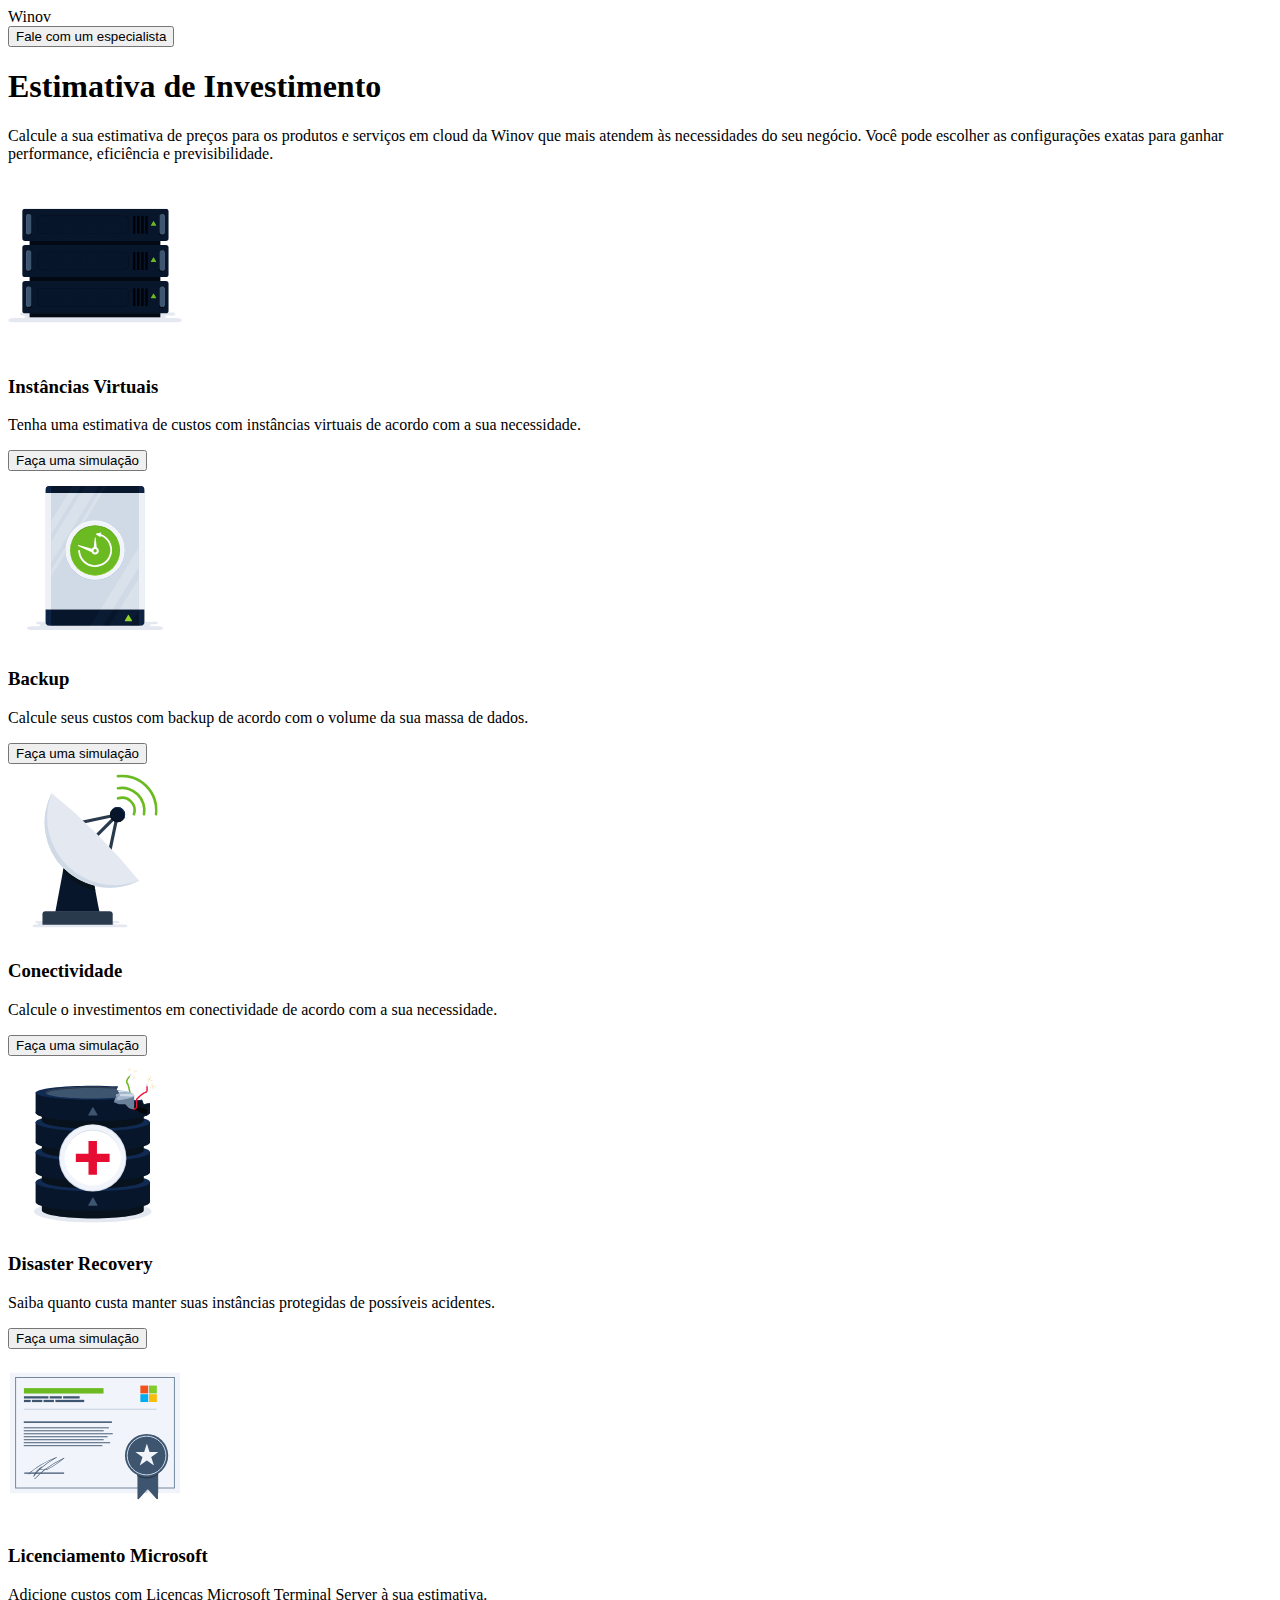
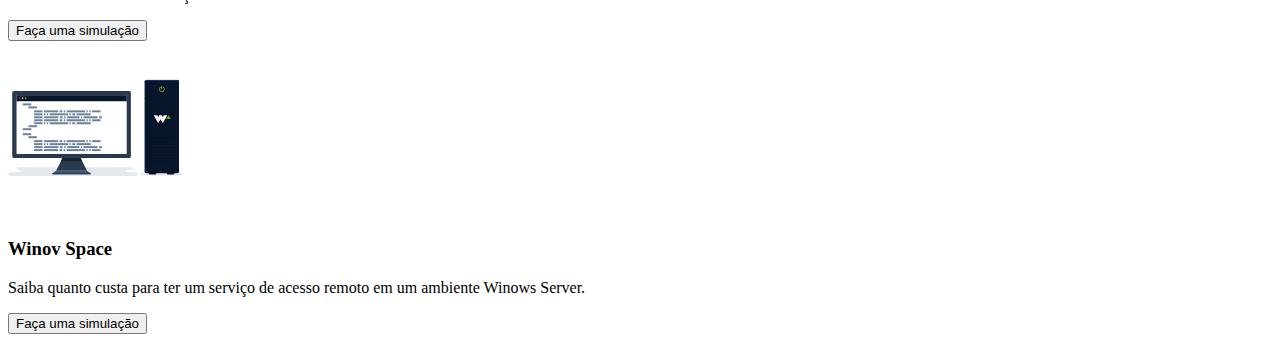
==== index.html @ 5a31da4a "criando index.html" ====
<!DOCTYPE html>
<html lang="en">
<head>
  <meta charset="UTF-8">
  <meta http-equiv="X-UA-Compatible" content="IE=edge">
  <meta name="viewport" content="width=device-width, initial-scale=1.0">
  <title>Winov</title>
</head>
<body>

  <header>
    <div class="logo">Winov</div>
    <button>Fale com um especialista</button>
  </header>

  <main>

    <div id="topo">

      <h1>Estimativa de Investimento</h1>

      <p>Calcule a sua estimativa de preços para os produtos e serviços em 
        cloud da Winov que mais atendem às necessidades do seu negócio.
        Você pode escolher as configurações exatas para ganhar performance,
        eficiência e previsibilidade.</p>
    </div>

    <div id="conteudo">

      <div>
        <img src="/img/img_instâncias.svg" alt="Instâncias">
        <h3>Instâncias Virtuais</h3>
        <p>Tenha uma estimativa de custos com instâncias virtuais de acordo com a sua necessidade.</p>
        <button>Faça uma simulação</button>
      </div>

      <div>
        <img src="/img/img_backup.svg" alt="Backup">
        <h3>Backup</h3>
        <p>Calcule seus custos com backup de acordo com o volume da sua massa de dados.</p>
        <button>Faça uma simulação</button>
      </div>

      <div>
        <img src="/img/img_backup-1.svg" alt="Conectividade">
        <h3>Conectividade</h3>
        <p>Calcule o investimentos em conectividade de acordo com a sua necessidade.</p>
        <button>Faça uma simulação</button>
      </div>

      <div>
        <img src="/img/img_instâncias-1.svg" alt="Disaster Recovery">
        <h3>Disaster Recovery</h3>
        <p>Saiba quanto custa manter suas instâncias protegidas de possíveis acidentes.</p>
        <button>Faça uma simulação</button>
      </div>

      <div>
        <img src="/img/img_conectividade.svg" alt="Licenciamento Microsoft">
        <h3>Licenciamento Microsoft</h3>
        <p>Adicione custos com Licenças Microsoft Terminal Server à sua estimativa.</p>
        <button>Faça uma simulação</button>
      </div>

      <div>
        <img src="/img/img_conectividade-1.svg" alt="Winov Space">
        <h3>Winov Space</h3>
        <p>Saiba quanto custa para ter um serviço de acesso remoto em um ambiente Winows Server.</p>
        <button>Faça uma simulação</button>
      </div>

    </div>
  </main>
</body>
</html>
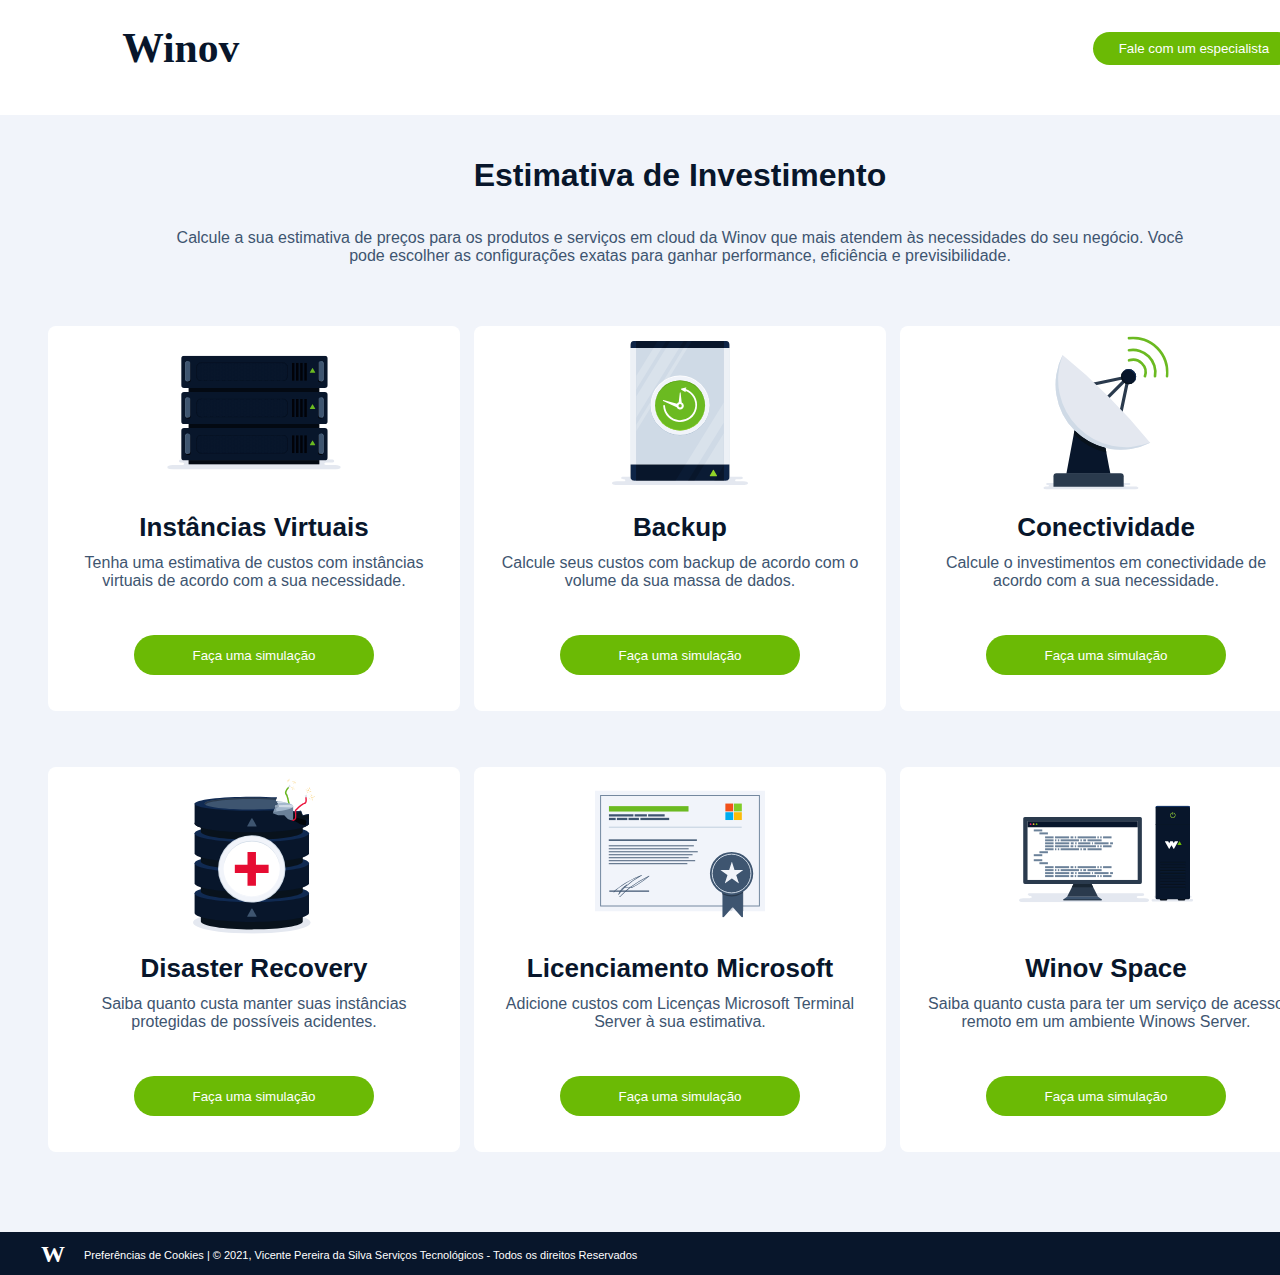
==== commit dbbde99a: "add style.css and winov-space.html" ====
--- a/index.html
+++ b/index.html
@@ -1,75 +1,85 @@
 <!DOCTYPE html>
-<html lang="en">
+<html lang="pt-br">
 <head>
   <meta charset="UTF-8">
   <meta http-equiv="X-UA-Compatible" content="IE=edge">
   <meta name="viewport" content="width=device-width, initial-scale=1.0">
+  <link rel="stylesheet" href="/style.css">
+  <link href="//db.onlinewebfonts.com/c/10d0501adc787b5f33eec4eefdd9b5b1?family=Brother+1816" rel="stylesheet" type="text/css"/>
+  
   <title>Winov</title>
 </head>
+
+<header>
+  <div class="logo">Winov</div>
+  <button>Fale com um especialista</button>
+</header>
+
 <body>
-
-  <header>
-    <div class="logo">Winov</div>
-    <button>Fale com um especialista</button>
-  </header>
-
   <main>
-
     <div id="topo">
 
       <h1>Estimativa de Investimento</h1>
 
-      <p>Calcule a sua estimativa de preços para os produtos e serviços em 
+      <p>
+        Calcule a sua estimativa de preços para os produtos e serviços em 
         cloud da Winov que mais atendem às necessidades do seu negócio.
         Você pode escolher as configurações exatas para ganhar performance,
-        eficiência e previsibilidade.</p>
+        eficiência e previsibilidade.
+      </p>
     </div>
 
     <div id="conteudo">
 
-      <div>
+      <div class="card">
         <img src="/img/img_instâncias.svg" alt="Instâncias">
         <h3>Instâncias Virtuais</h3>
         <p>Tenha uma estimativa de custos com instâncias virtuais de acordo com a sua necessidade.</p>
         <button>Faça uma simulação</button>
       </div>
 
-      <div>
+      <div class="card">
         <img src="/img/img_backup.svg" alt="Backup">
         <h3>Backup</h3>
         <p>Calcule seus custos com backup de acordo com o volume da sua massa de dados.</p>
         <button>Faça uma simulação</button>
       </div>
 
-      <div>
+      <div class="card">
         <img src="/img/img_backup-1.svg" alt="Conectividade">
         <h3>Conectividade</h3>
         <p>Calcule o investimentos em conectividade de acordo com a sua necessidade.</p>
         <button>Faça uma simulação</button>
       </div>
 
-      <div>
+      <div class="card">
         <img src="/img/img_instâncias-1.svg" alt="Disaster Recovery">
         <h3>Disaster Recovery</h3>
         <p>Saiba quanto custa manter suas instâncias protegidas de possíveis acidentes.</p>
         <button>Faça uma simulação</button>
       </div>
 
-      <div>
+      <div class="card">
         <img src="/img/img_conectividade.svg" alt="Licenciamento Microsoft">
         <h3>Licenciamento Microsoft</h3>
         <p>Adicione custos com Licenças Microsoft Terminal Server à sua estimativa.</p>
-        <button>Faça uma simulação</button>
+        <button>
+          Faça uma simulação
+        </button>
       </div>
 
-      <div>
+      <div class="card">
         <img src="/img/img_conectividade-1.svg" alt="Winov Space">
         <h3>Winov Space</h3>
         <p>Saiba quanto custa para ter um serviço de acesso remoto em um ambiente Winows Server.</p>
-        <button>Faça uma simulação</button>
+        <button>
+          <a href="/winov-space.html">Faça uma simulação</a>
+        </button>
       </div>
-
-    </div>
   </main>
+  <footer>
+    <h1>W</h1>
+    <p>Preferências de Cookies | © 2021, Vicente Pereira da Silva Serviços Tecnológicos - Todos os direitos Reservados</p>
+  </footer>
 </body>
 </html>--- a/style.css
+++ b/style.css
@@ -0,0 +1,283 @@
+* {
+  margin: 0;
+}
+
+html,
+body {
+  width: 1360px;
+  height: 100%;
+
+  font-family: brother-1816, sans-serif;
+  font-weight: 400;
+  background-color: #F1F4FA;
+}
+
+body h3, h1 {
+  color: #08162B;
+}
+
+body p {
+  color: #3E5570;
+}
+
+header {
+  height: 72px;
+
+  display: flex;
+  justify-content: space-between;
+  height: 7.2rem;
+  background-color: #FFFFFF;
+
+  border-bottom: 2px #F1F4FA;
+}
+
+hr {
+  border: #F1F4FA solid 1px ;
+}
+
+.logo {
+  text-align: center;
+  justify-content: flex-end;
+
+  margin-top: 1.5rem;
+  margin-left: 4.2rem;
+
+  width: 14.2rem;
+  height: 3.8rem;
+
+  font-family: brother-1816, fantasy;
+  font-size: 2.6rem;
+  font-weight: 900;
+  color: #08162B;
+}
+
+header button {
+  width: 201px; 
+  height: 33px;
+  justify-content: flex-end;
+
+  margin-top: 2rem;
+  margin-right: 4.1rem;
+  margin-bottom: 1.9rem;
+
+  border-radius: 20px;
+  border: 0rem;
+
+  background-color: #6BBA05;
+  color: #FFFFFF;
+  text-align: center;
+}
+
+header button:hover {
+  background-color: #5DA11B;
+}
+
+main {
+  text-align: center;
+}
+
+a {
+  text-decoration: none;
+  color: #FFFFFF;
+}
+
+#wspace {
+  display: flex;
+  justify-content: center;
+  background-color: #FFFFFF;
+  font-family: Brother 1816, Bold;
+  flex-wrap: wrap;
+}
+
+#wspace form {
+  width: 579px;
+  height: 384px;
+  margin-top: 120px;
+  margin-bottom: 192px;
+  margin-right: 94px;
+  
+  text-align: left;
+}
+
+#wspace form h1{
+  margin-bottom: 8px;
+}
+
+#wspace form p{
+  margin-bottom: 56px;
+}
+
+#wspace form h5{
+  margin-bottom: 4px;
+}
+
+#wspace form small{
+  margin-bottom: 16px;
+}
+
+#wspace form select {
+  width: 412px;
+  height: 40px;
+
+  margin-top: 16px;
+  margin-right: 167px;
+
+  padding-left: 16px;
+  padding-right: 16px;
+
+  border-radius: 20px;
+  border: 1px solid #6C8198;
+
+  box-shadow: 0px 4px 10px #00000029;
+}
+
+#wspace form button {
+  width: 140px;
+  height: 40px;
+  margin-top: 32px;
+  margin-right: 16px;
+  border-radius: 20px;
+}
+
+#wspace form button.cancelar {
+  background-color: #FFFFFF;
+  border: 2px solid #3E5570;
+}
+
+#wspace form button.cancelar:hover {
+  background-color: #3E5570;
+  color: #FFFFFF;
+  border: none;
+}
+
+#wspace form button.começar {
+  background-color: #6BBA21;
+  color: #FFFFFF;
+  border: none
+}
+
+#wspace form button.começar:hover {
+  background-color: #5DA11B;
+}
+
+
+#wspace img{
+  width: 412px;
+  height: 412px;
+  margin-right: 150px;
+}
+
+#topo {
+  display: inline-flex;
+  justify-content: center;
+  flex-wrap: wrap;
+}
+
+#topo h1 {
+  width: 538px;
+  height: 56px;
+  padding-top: 42px;
+
+  color: #08162B
+}
+
+#topo p {
+  width: 1028px;
+  height: 49px;
+  justify-content: center;
+
+  padding-top: 16px;
+  padding-bottom: 48px;
+}
+
+#conteudo {
+  justify-content: space-around;
+  display: flex;
+  flex-wrap: wrap;
+
+  margin-left: 41px;
+  margin-right: 41px;
+  margin-bottom: 24px;
+}
+
+.card {
+  width: 412px;
+  height: 385px;
+  margin-bottom: 56px;
+
+  background-color: #FFFFFF;
+  border-radius: 8px;
+}
+
+.card img{
+  width: 174px;
+  height: 174px;
+  margin-left: 95px;
+  margin-right: 95px;
+}
+
+.card h3, p, button {
+  margin-left: auto;
+  margin-right: auto;
+}
+
+.card h3 {
+  width: auto;
+  height: 34px;
+  font-size: 26px;
+
+  margin-top: 8px;
+  margin-bottom: 8px;
+}
+
+.card p {
+  width: 364px;
+  height: 49px;
+  margin-bottom: 32px;
+}
+
+.card button {
+  width: 240px; 
+  height: 40px;
+
+  border-radius: 20px;
+  border: 0rem;
+  
+  color: #FFFFFF;
+  background-color: #6BBA05;
+}
+
+.card button:hover {
+  background-color: #5DA11B;
+}
+
+footer {
+  height: 43px;
+  display: flex;
+  background-color: #08162B;
+}
+
+footer h1 {
+  width: 19px;
+  height: 34px;
+  margin-left: 41px;
+  margin-top: 9px;
+
+  font-family: brother-1816, fantasy;
+  font-size: 24px;
+  color: #FFFFFF;
+}
+
+footer p {
+  margin-right: 689px;
+  margin-left: 24px;
+  margin-top: 17px;
+  margin-bottom: 14px;
+
+  color: #FFFFFF;
+  font-size: 11px;
+
+}
+
+
+
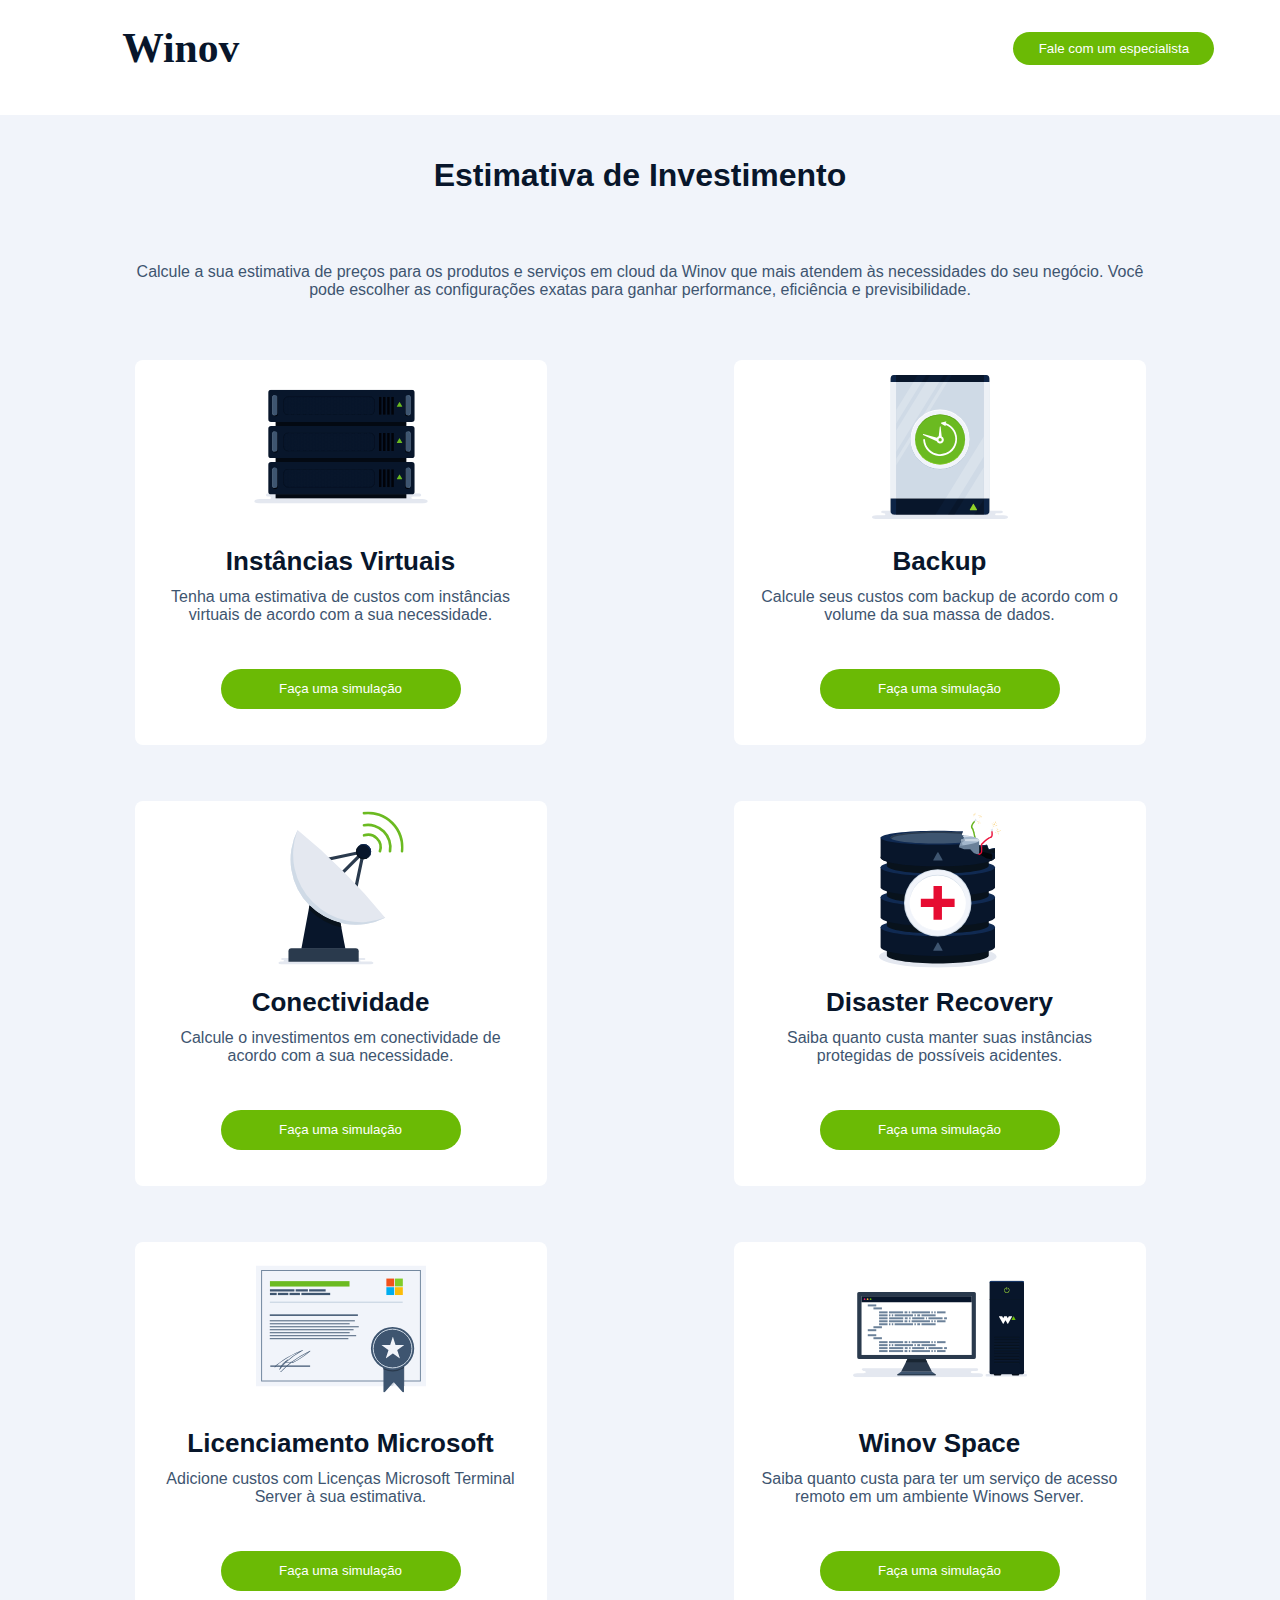
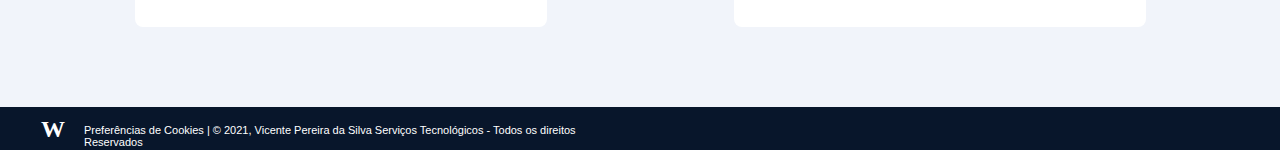
==== commit b12efa53: "change width and add max-width and max heigth" ====
--- a/index.html
+++ b/index.html
@@ -1,11 +1,11 @@
 <!DOCTYPE html>
-<html lang="pt-br">
+<html lang="pt-BR">
 <head>
   <meta charset="UTF-8">
   <meta http-equiv="X-UA-Compatible" content="IE=edge">
   <meta name="viewport" content="width=device-width, initial-scale=1.0">
-  <link rel="stylesheet" href="/style.css">
-  <link href="//db.onlinewebfonts.com/c/10d0501adc787b5f33eec4eefdd9b5b1?family=Brother+1816" rel="stylesheet" type="text/css"/>
+  <link rel="stylesheet" href="style.css">
+  <link href="https://db.onlinewebfonts.com/c/10d0501adc787b5f33eec4eefdd9b5b1?family=Brother+1816" rel="stylesheet" type="text/css"/>
   
   <title>Winov</title>
 </head>
@@ -32,35 +32,35 @@
     <div id="conteudo">
 
       <div class="card">
-        <img src="/img/img_instâncias.svg" alt="Instâncias">
+        <img src="img/img_instâncias.svg" alt="Instâncias">
         <h3>Instâncias Virtuais</h3>
         <p>Tenha uma estimativa de custos com instâncias virtuais de acordo com a sua necessidade.</p>
         <button>Faça uma simulação</button>
       </div>
 
       <div class="card">
-        <img src="/img/img_backup.svg" alt="Backup">
+        <img src="img/img_backup.svg" alt="Backup">
         <h3>Backup</h3>
         <p>Calcule seus custos com backup de acordo com o volume da sua massa de dados.</p>
         <button>Faça uma simulação</button>
       </div>
 
       <div class="card">
-        <img src="/img/img_backup-1.svg" alt="Conectividade">
+        <img src="img/img_backup-1.svg" alt="Conectividade">
         <h3>Conectividade</h3>
         <p>Calcule o investimentos em conectividade de acordo com a sua necessidade.</p>
         <button>Faça uma simulação</button>
       </div>
 
       <div class="card">
-        <img src="/img/img_instâncias-1.svg" alt="Disaster Recovery">
+        <img src="img/img_instâncias-1.svg" alt="Disaster Recovery">
         <h3>Disaster Recovery</h3>
         <p>Saiba quanto custa manter suas instâncias protegidas de possíveis acidentes.</p>
         <button>Faça uma simulação</button>
       </div>
 
       <div class="card">
-        <img src="/img/img_conectividade.svg" alt="Licenciamento Microsoft">
+        <img src="img/img_conectividade.svg" alt="Licenciamento Microsoft">
         <h3>Licenciamento Microsoft</h3>
         <p>Adicione custos com Licenças Microsoft Terminal Server à sua estimativa.</p>
         <button>
@@ -69,12 +69,12 @@
       </div>
 
       <div class="card">
-        <img src="/img/img_conectividade-1.svg" alt="Winov Space">
+        <img src="img/img_conectividade-1.svg" alt="Winov Space">
         <h3>Winov Space</h3>
         <p>Saiba quanto custa para ter um serviço de acesso remoto em um ambiente Winows Server.</p>
-        <button>
-          <a href="/winov-space.html">Faça uma simulação</a>
-        </button>
+        <a href="winov-space.html">
+          <button>Faça uma simulação</button>
+        </a>
       </div>
   </main>
   <footer>
--- a/style.css
+++ b/style.css
@@ -4,8 +4,11 @@
 
 html,
 body {
-  width: 1360px;
+  width: 100%;
   height: 100%;
+
+  max-width: 136.6rem;
+  min-width: 40rem;
 
   font-family: brother-1816, sans-serif;
   font-weight: 400;
@@ -84,6 +87,9 @@
 #wspace {
   display: flex;
   justify-content: center;
+
+  padding-bottom: 192px;
+
   background-color: #FFFFFF;
   font-family: Brother 1816, Bold;
   flex-wrap: wrap;
@@ -93,7 +99,6 @@
   width: 579px;
   height: 384px;
   margin-top: 120px;
-  margin-bottom: 192px;
   margin-right: 94px;
   
   text-align: left;
@@ -105,6 +110,7 @@
 
 #wspace form p{
   margin-bottom: 56px;
+  line-height: 28px;
 }
 
 #wspace form h5{
@@ -174,8 +180,8 @@
 }
 
 #topo h1 {
-  width: 538px;
-  height: 56px;
+  width: 53.8rem;
+  height: 5.6rem;
   padding-top: 42px;
 
   color: #08162B
@@ -184,6 +190,12 @@
 #topo p {
   width: 1028px;
   height: 49px;
+
+  min-width: 400px;
+
+  margin-left: auto;
+  margin-right: auto;
+
   justify-content: center;
 
   padding-top: 16px;
@@ -269,8 +281,11 @@
 }
 
 footer p {
+  
+
   margin-right: 689px;
   margin-left: 24px;
+  
   margin-top: 17px;
   margin-bottom: 14px;
 
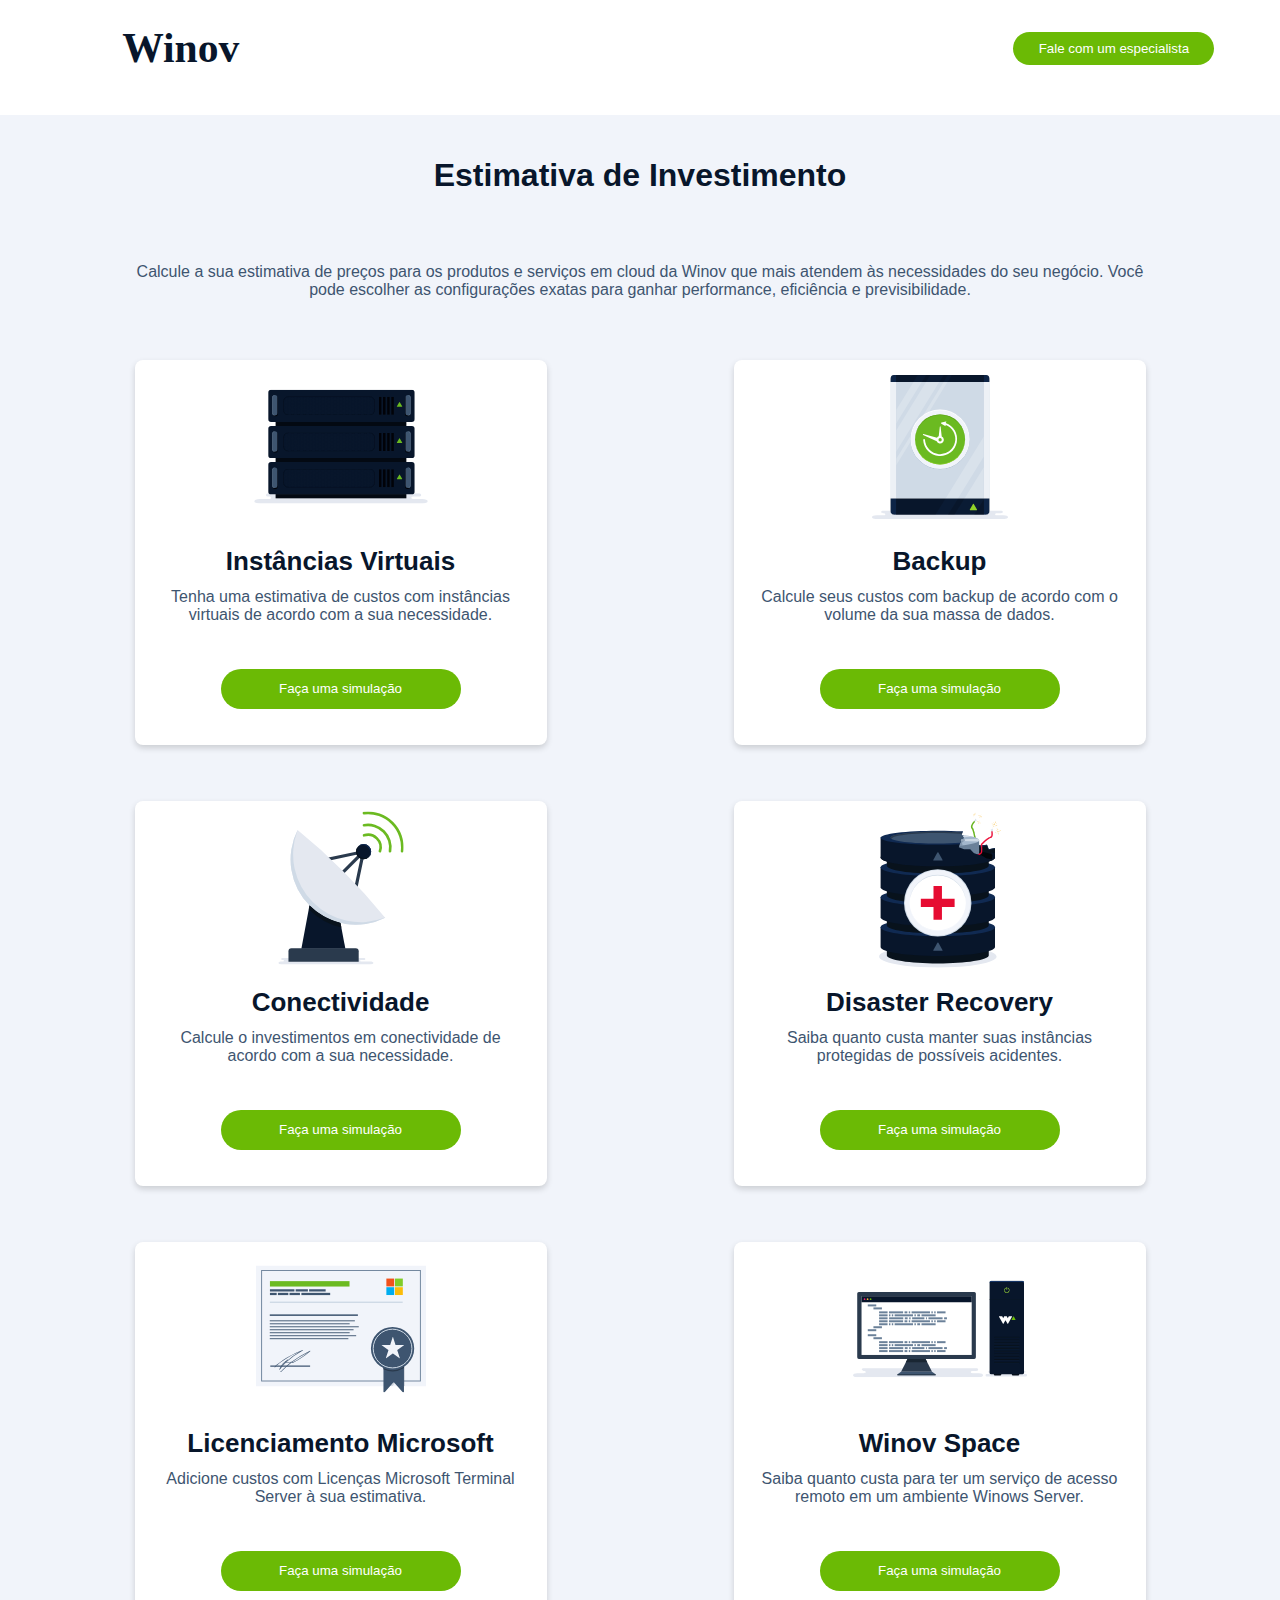
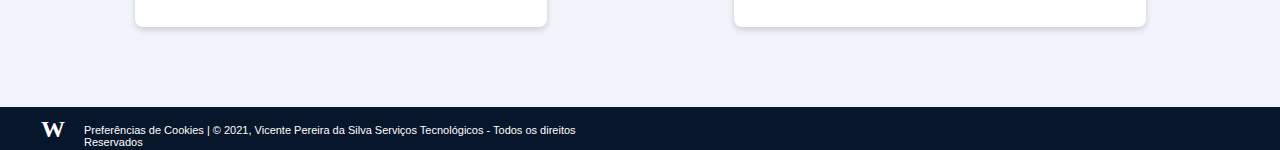
==== commit 8218b2f1: "add box-shadow on class #cards" ====
--- a/index.html
+++ b/index.html
@@ -63,9 +63,7 @@
         <img src="img/img_conectividade.svg" alt="Licenciamento Microsoft">
         <h3>Licenciamento Microsoft</h3>
         <p>Adicione custos com Licenças Microsoft Terminal Server à sua estimativa.</p>
-        <button>
-          Faça uma simulação
-        </button>
+        <button>Faça uma simulação</button>
       </div>
 
       <div class="card">
@@ -77,9 +75,11 @@
         </a>
       </div>
   </main>
+
   <footer>
     <h1>W</h1>
     <p>Preferências de Cookies | © 2021, Vicente Pereira da Silva Serviços Tecnológicos - Todos os direitos Reservados</p>
   </footer>
+
 </body>
 </html>--- a/style.css
+++ b/style.css
@@ -216,7 +216,8 @@
   width: 412px;
   height: 385px;
   margin-bottom: 56px;
-
+  
+  box-shadow: 0px 3px 6px #00000029;
   background-color: #FFFFFF;
   border-radius: 8px;
 }
@@ -281,8 +282,6 @@
 }
 
 footer p {
-  
-
   margin-right: 689px;
   margin-left: 24px;
   
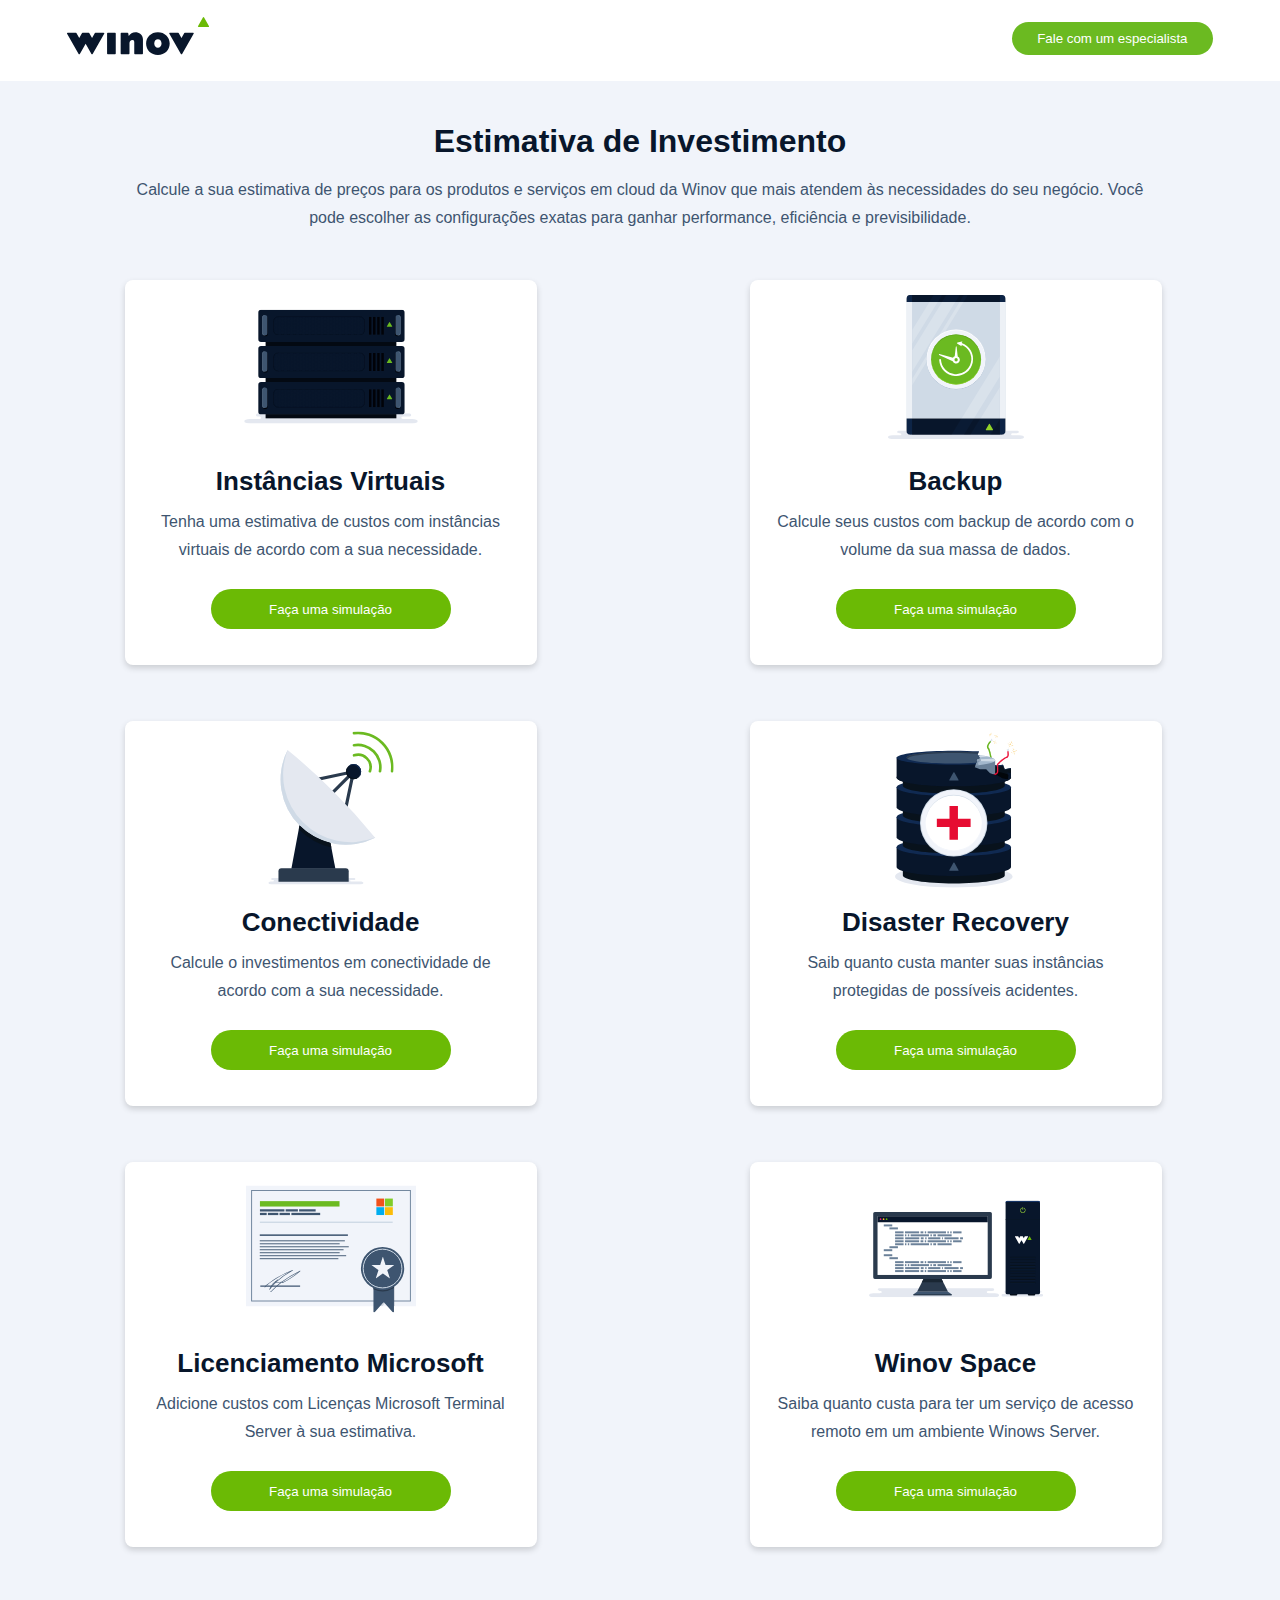
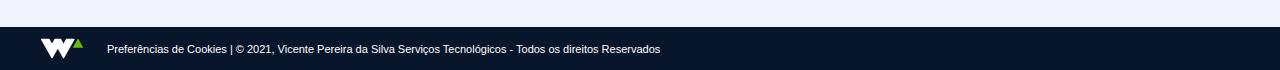
==== commit ab792e8a: "add header and footer logos, and separation of css sheets" ====
--- a/index.html
+++ b/index.html
@@ -11,7 +11,9 @@
 </head>
 
 <header>
-  <div class="logo">Winov</div>
+  <a href="index.html">
+    <img src="img/logo_winov_header.svg" alt="Winov Logo">
+  </a>
   <button>Fale com um especialista</button>
 </header>
 
@@ -27,58 +29,62 @@
         Você pode escolher as configurações exatas para ganhar performance,
         eficiência e previsibilidade.
       </p>
+
     </div>
 
     <div id="conteudo">
 
-      <div class="card">
+      <a class="card" href="">
         <img src="img/img_instâncias.svg" alt="Instâncias">
         <h3>Instâncias Virtuais</h3>
         <p>Tenha uma estimativa de custos com instâncias virtuais de acordo com a sua necessidade.</p>
         <button>Faça uma simulação</button>
-      </div>
+      </a>
 
-      <div class="card">
+      <a class="card" href="">
         <img src="img/img_backup.svg" alt="Backup">
         <h3>Backup</h3>
         <p>Calcule seus custos com backup de acordo com o volume da sua massa de dados.</p>
         <button>Faça uma simulação</button>
-      </div>
+      </a>
 
-      <div class="card">
+      <a class="card" href="">
         <img src="img/img_backup-1.svg" alt="Conectividade">
         <h3>Conectividade</h3>
         <p>Calcule o investimentos em conectividade de acordo com a sua necessidade.</p>
         <button>Faça uma simulação</button>
-      </div>
+      </a>
 
-      <div class="card">
+      <a class="card" href="">
         <img src="img/img_instâncias-1.svg" alt="Disaster Recovery">
         <h3>Disaster Recovery</h3>
-        <p>Saiba quanto custa manter suas instâncias protegidas de possíveis acidentes.</p>
+        <p>Saib quanto custa manter suas instâncias protegidas de possíveis acidentes.</p>
         <button>Faça uma simulação</button>
-      </div>
+      </a>
 
-      <div class="card">
+      <a class="card" href="">
         <img src="img/img_conectividade.svg" alt="Licenciamento Microsoft">
         <h3>Licenciamento Microsoft</h3>
         <p>Adicione custos com Licenças Microsoft Terminal Server à sua estimativa.</p>
         <button>Faça uma simulação</button>
-      </div>
+      </a>
 
-      <div class="card">
+      <a class="card" href="winov-space.html">
         <img src="img/img_conectividade-1.svg" alt="Winov Space">
         <h3>Winov Space</h3>
         <p>Saiba quanto custa para ter um serviço de acesso remoto em um ambiente Winows Server.</p>
-        <a href="winov-space.html">
-          <button>Faça uma simulação</button>
-        </a>
-      </div>
+        <button>Faça uma simulação</button>
+      </a>
+
+    </div>
+
   </main>
 
   <footer>
-    <h1>W</h1>
+
+    <img src="img/Simbolo_Winov.svg" alt="">
     <p>Preferências de Cookies | © 2021, Vicente Pereira da Silva Serviços Tecnológicos - Todos os direitos Reservados</p>
+    
   </footer>
 
 </body>
--- a/style.css
+++ b/style.css
@@ -7,8 +7,8 @@
   width: 100%;
   height: 100%;
 
-  max-width: 136.6rem;
-  min-width: 40rem;
+  max-width: 1366px;
+  min-width: 40px;
 
   font-family: brother-1816, sans-serif;
   font-weight: 400;
@@ -21,58 +21,57 @@
 
 body p {
   color: #3E5570;
+  line-height: 28px;
 }
 
 header {
-  height: 72px;
-
   display: flex;
   justify-content: space-between;
-  height: 7.2rem;
+  align-items: center;
   background-color: #FFFFFF;
 
+  padding-top: 15px;
+  padding-bottom: 20px;
+
   border-bottom: 2px #F1F4FA;
 }
 
 hr {
-  border: #F1F4FA solid 1px ;
-}
-
-.logo {
+  border: #E4E8F0 solid 0.1px;
+}
+
+header img {
   text-align: center;
-  justify-content: flex-end;
-
-  margin-top: 1.5rem;
+  justify-content: flex-start;
+  position: relative;
+
+  width: 142px;
+  height: 42px;
   margin-left: 4.2rem;
-
-  width: 14.2rem;
-  height: 3.8rem;
-
-  font-family: brother-1816, fantasy;
-  font-size: 2.6rem;
-  font-weight: 900;
-  color: #08162B;
 }
 
 header button {
   width: 201px; 
   height: 33px;
   justify-content: flex-end;
-
-  margin-top: 2rem;
-  margin-right: 4.1rem;
-  margin-bottom: 1.9rem;
+  position: relative;
+
+  margin-left: 2.6rem;
+  margin-right: 4.2rem;
 
   border-radius: 20px;
   border: 0rem;
 
-  background-color: #6BBA05;
+  cursor:pointer;
+  transition: 0.3s;
+
+  background-color: #6BBA21;
   color: #FFFFFF;
   text-align: center;
 }
 
 header button:hover {
-  background-color: #5DA11B;
+  background-color: #92D328;
 }
 
 main {
@@ -84,104 +83,14 @@
   color: #FFFFFF;
 }
 
-#wspace {
-  display: flex;
-  justify-content: center;
-
-  padding-bottom: 192px;
-
-  background-color: #FFFFFF;
-  font-family: Brother 1816, Bold;
-  flex-wrap: wrap;
-}
-
-#wspace form {
-  width: 579px;
-  height: 384px;
-  margin-top: 120px;
-  margin-right: 94px;
-  
-  text-align: left;
-}
-
-#wspace form h1{
-  margin-bottom: 8px;
-}
-
-#wspace form p{
-  margin-bottom: 56px;
-  line-height: 28px;
-}
-
-#wspace form h5{
-  margin-bottom: 4px;
-}
-
-#wspace form small{
-  margin-bottom: 16px;
-}
-
-#wspace form select {
-  width: 412px;
-  height: 40px;
-
-  margin-top: 16px;
-  margin-right: 167px;
-
-  padding-left: 16px;
-  padding-right: 16px;
-
-  border-radius: 20px;
-  border: 1px solid #6C8198;
-
-  box-shadow: 0px 4px 10px #00000029;
-}
-
-#wspace form button {
-  width: 140px;
-  height: 40px;
-  margin-top: 32px;
-  margin-right: 16px;
-  border-radius: 20px;
-}
-
-#wspace form button.cancelar {
-  background-color: #FFFFFF;
-  border: 2px solid #3E5570;
-}
-
-#wspace form button.cancelar:hover {
-  background-color: #3E5570;
-  color: #FFFFFF;
-  border: none;
-}
-
-#wspace form button.começar {
-  background-color: #6BBA21;
-  color: #FFFFFF;
-  border: none
-}
-
-#wspace form button.começar:hover {
-  background-color: #5DA11B;
-}
-
-
-#wspace img{
-  width: 412px;
-  height: 412px;
-  margin-right: 150px;
-}
-
 #topo {
-  display: inline-flex;
+  display: flex;
   justify-content: center;
   flex-wrap: wrap;
 }
 
 #topo h1 {
-  width: 53.8rem;
-  height: 5.6rem;
+  width: 538px;
   padding-top: 42px;
 
   color: #08162B
@@ -189,9 +98,8 @@
 
 #topo p {
   width: 1028px;
-  height: 49px;
-
-  min-width: 400px;
+
+  min-width: 300px;
 
   margin-left: auto;
   margin-right: auto;
@@ -207,19 +115,26 @@
   display: flex;
   flex-wrap: wrap;
 
-  margin-left: 41px;
-  margin-right: 41px;
+  margin-left: 30px;
+  margin-right: auto;
   margin-bottom: 24px;
 }
 
 .card {
   width: 412px;
   height: 385px;
+  margin-right: 24px;
   margin-bottom: 56px;
   
   box-shadow: 0px 3px 6px #00000029;
   background-color: #FFFFFF;
   border-radius: 8px;
+  transition: 0.3s;
+}
+
+.card:hover {
+  box-shadow: 0px 12px 24px #00000029;
+  cursor: pointer;
 }
 
 .card img{
@@ -255,43 +170,46 @@
 
   border-radius: 20px;
   border: 0rem;
-  
+
+  cursor:pointer;
+  transition: 0.3s;
   color: #FFFFFF;
   background-color: #6BBA05;
 }
 
 .card button:hover {
-  background-color: #5DA11B;
+  background-color: #92D328;
 }
 
 footer {
   height: 43px;
   display: flex;
+  align-items: center;
+
   background-color: #08162B;
 }
 
-footer h1 {
-  width: 19px;
-  height: 34px;
+footer img {
+  width: 42px;
+  height: 41px;
   margin-left: 41px;
-  margin-top: 9px;
-
-  font-family: brother-1816, fantasy;
-  font-size: 24px;
-  color: #FFFFFF;
+  margin-top: auto;
+  margin-bottom: auto;
+  position: relative;
 }
 
 footer p {
-  margin-right: 689px;
+  justify-content: flex-start;
+  position: relative;
+
   margin-left: 24px;
-  
-  margin-top: 17px;
-  margin-bottom: 14px;
+  margin-right: 24px;
 
   color: #FFFFFF;
   font-size: 11px;
-
-}
-
-
-
+  line-height: normal;
+
+}
+
+
+
